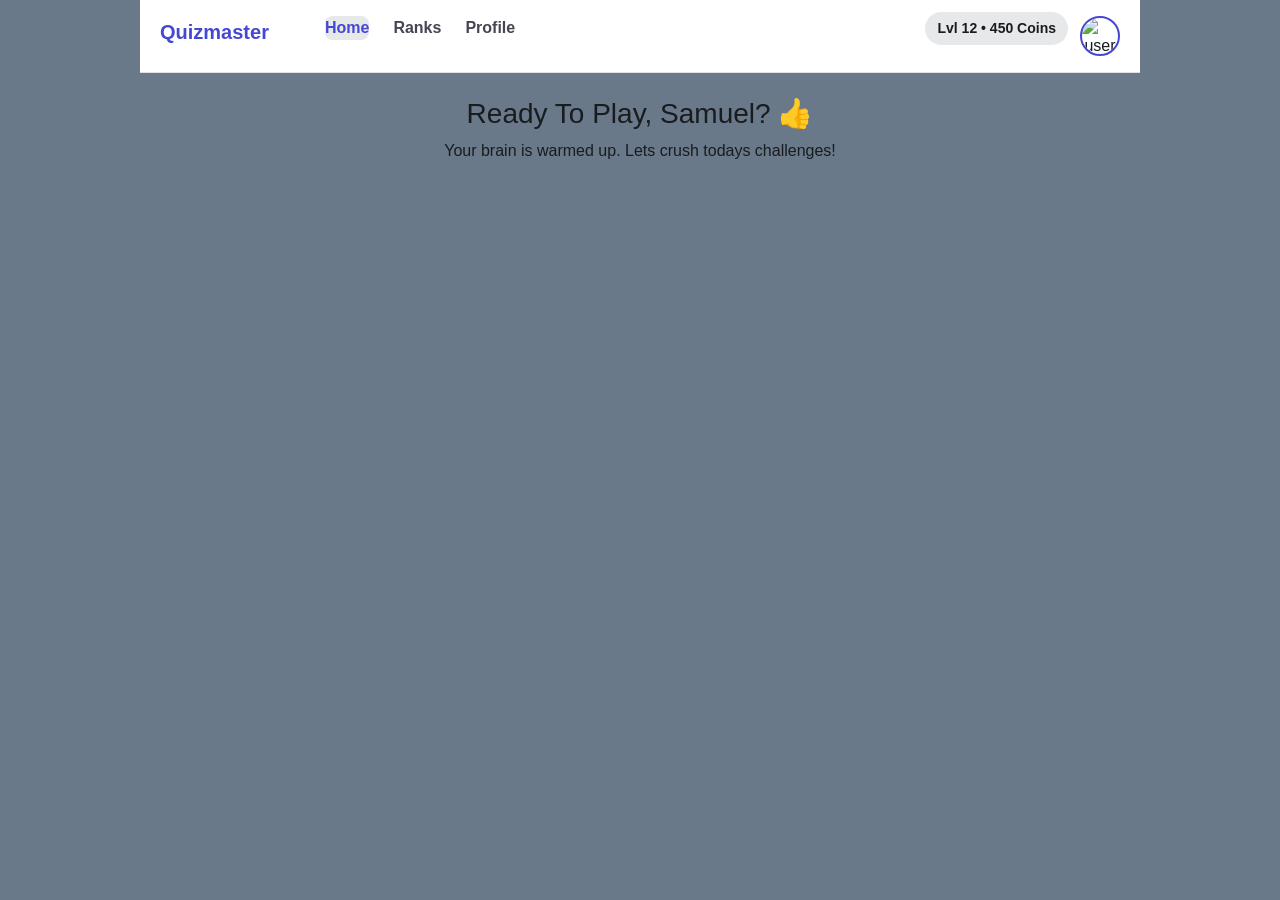
==== home (1).html @ 1aa048b0 "Add files via upload" ====
<!doctype html>
<html lang="en">
  <head>
    <meta charset="UTF-8" />
    <meta name="viewport" content="width=device-width, initial-scale=1.0" />
    <a><link href="https://cdn.jsdelivr.net/npm/bootstrap@5.3.8/dist/css/bootstrap.min.css" rel="stylesheet"></a>
    <title>Document</title>

    <style>
        body{
            font-family: "Plus Jakarta Sans", sans-serif;
            background-color: #69798a;
            color:#191c1e;
            line-height: 1.5;
           text-align: center;

           
        }
         *{ 
          margin: 0;
          padding: 0;
          box-sizing: border-box;


               }
          header{
            background-color: #fff;
            display: flex;
            justify-content: space-between;
            border-bottom: solid 1px #e0e3e5;
            max-width: 1000px;
            margin:auto;
            padding: 10px 20px;
          }
     
     
      #left-nav{
        display: flex;
        align-items: center;
        gap: 12px;
        ul{
          display:flex;
          list-style: none;

      a{
        text-decoration: none;
        justify-content: center;
        color: #464554;
        font-weight: 600;
        margin: 6px 12px;
        border-radius: 8px;
        transition: all 0.3s ease;

      }
      a:hover{
        background-color: #e6e8ea;
        color: #4648d4;
      }
      a.active{
        background-color: #e6e8ea;
        color: #4648d4;

      }

      }
      #logo{
        font-weight: bold;
        font-size: 20px;
        color:#4648d4
      }
    }
   
      #right-nav{
        display: flex;
        align-items: center;
        gap: 12px;
        p{
          border-radius: 20px;
            padding: 6px 12px;
            background-color: #e6e8ea;
            font-weight: 600;
            font-size: 14px;
          }

      
      
        #avatar{
        width: 40px;
        height: 40px;
        border-radius: 50%;
        border: solid 2px #4648d4;
        object-fit: cover;
      }
      }
 
    </style>
  </head>
  <body>
    <header>
      <section id="left-nav">
<h2 id="logo">Quizmaster</h2>
   <nav id="nav">
      <ul>
        <a class="active"> <li>Home</li></a>
        <a href="#"> <li>Ranks</li></a>
        <a href="#"> <li>Profile</li></a>
        
      </ul>
    </nav>
      </section>
  <section id="right-nav">
  <p> Lvl 12 • 450 Coins</p>
  <img id="avatar" src="https://i.pravatar.cc/100?img=12" alt="user image">
  </section>
 
</header>
    <section id="hero"class="text-center p-4">
    <h3 class="">Ready To Play, Samuel? 👍</h3>
    <p>Your brain is warmed up. Lets crush todays challenges!</p>
    <img style="border-radius: 5px;" width="100%" src="xbox controller.jpg" alt="">

    </section>

    <!-- <section id="hero"></section>
    <section id="about"></section>
    <section id="contact"></section> -->
  </body>
</html>
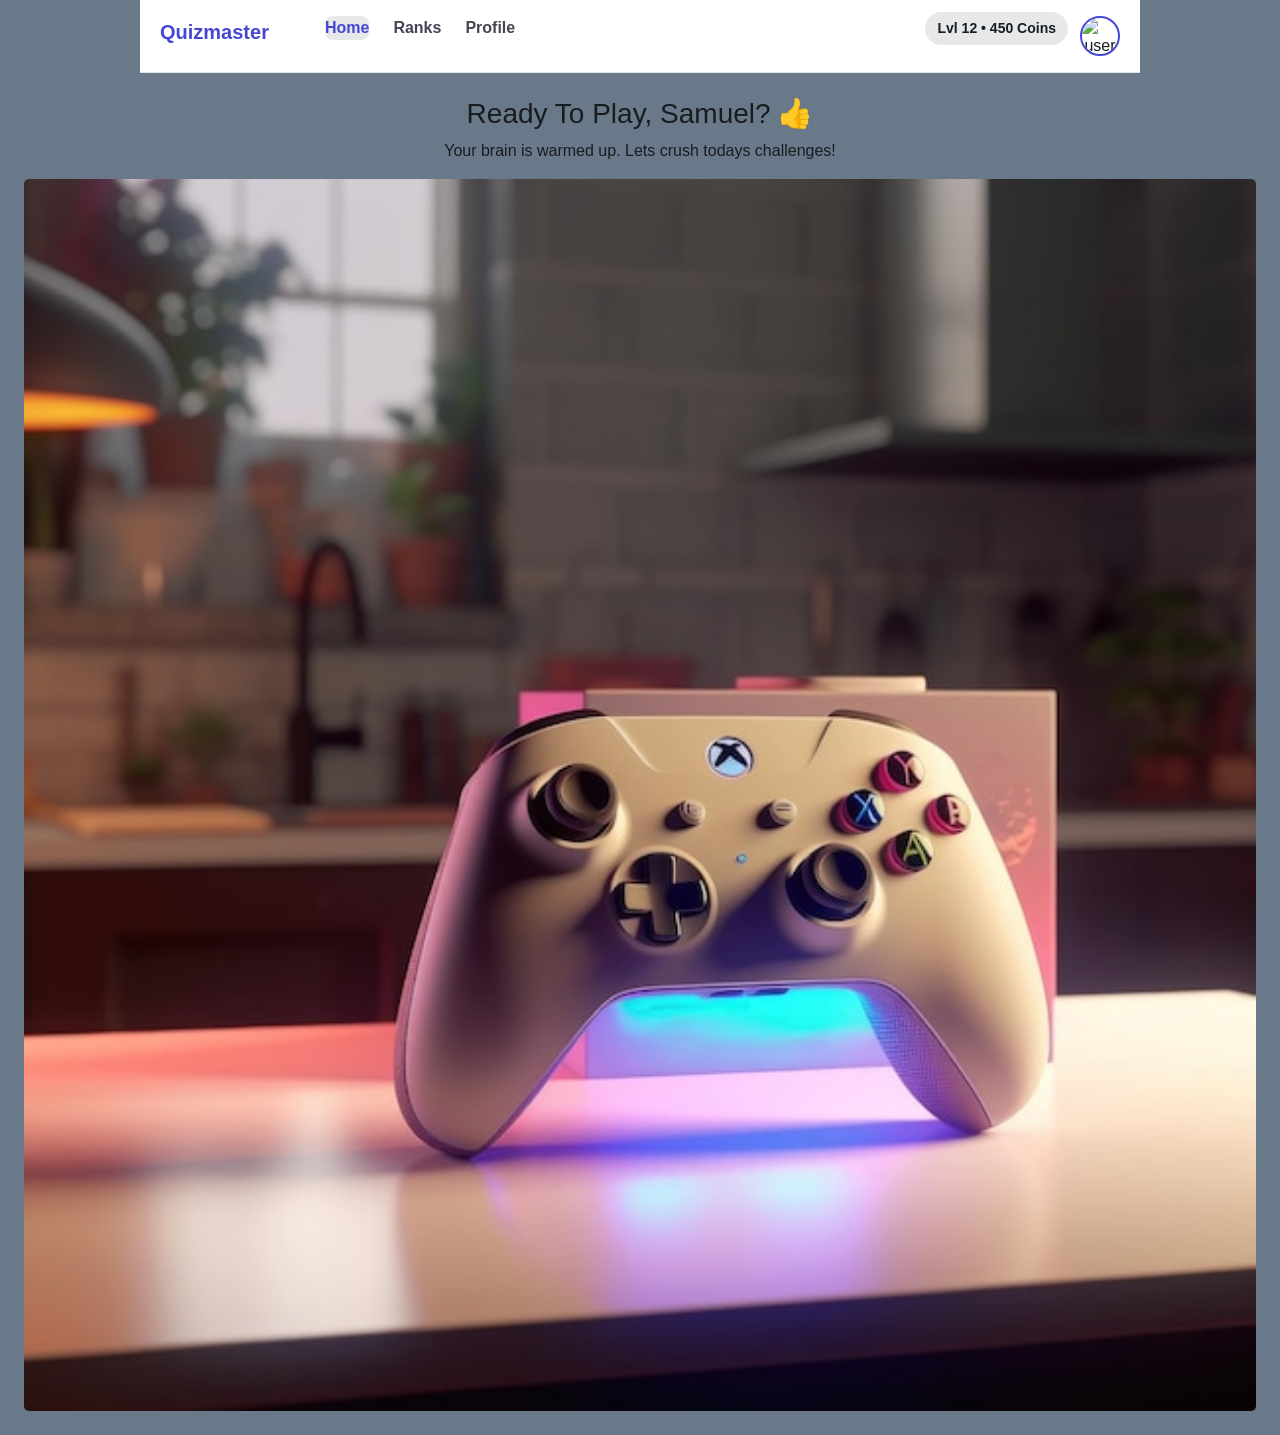
==== commit 0ba1bec1: "Update image source for hero section" ====
--- a/home (1).html
+++ b/home (1).html
@@ -117,7 +117,7 @@
     <section id="hero"class="text-center p-4">
     <h3 class="">Ready To Play, Samuel? 👍</h3>
     <p>Your brain is warmed up. Lets crush todays challenges!</p>
-    <img style="border-radius: 5px;" width="100%" src="xbox controller.jpg" alt="">
+    <img style="border-radius: 5px;" width="100%" src="xbox-controller-.jpg" alt="">
 
     </section>
 
@@ -125,4 +125,4 @@
     <section id="about"></section>
     <section id="contact"></section> -->
   </body>
-</html>+</html>
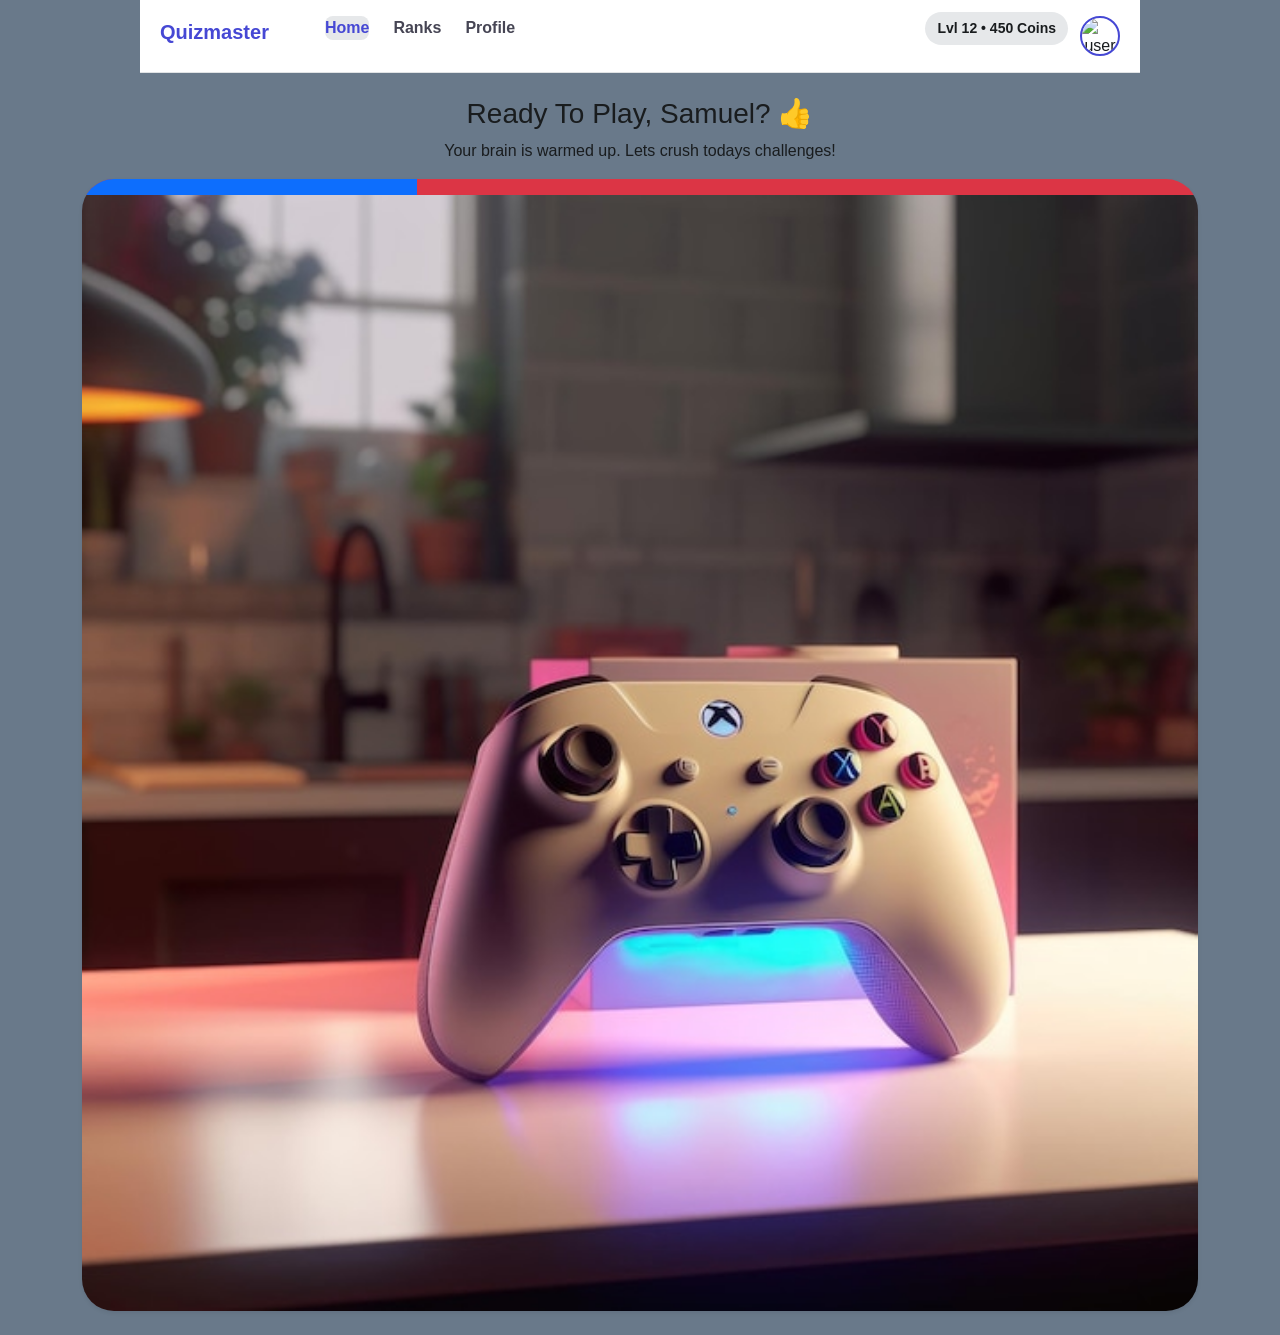
==== commit 4ffb41ee: "Change title and enhance hero section design Updated the title and modified the hero section layout." ====
--- a/home (1).html
+++ b/home (1).html
@@ -4,7 +4,9 @@
     <meta charset="UTF-8" />
     <meta name="viewport" content="width=device-width, initial-scale=1.0" />
     <a><link href="https://cdn.jsdelivr.net/npm/bootstrap@5.3.8/dist/css/bootstrap.min.css" rel="stylesheet"></a>
-    <title>Document</title>
+    <title>Project</title>
+    <link href="https://cdn.jsdelivr.net/npm/bootstrap@5.3.8/dist/css/bootstrap.min.css" rel="stylesheet">
+
 
     <style>
         body{
@@ -31,6 +33,10 @@
             max-width: 1000px;
             margin:auto;
             padding: 10px 20px;
+            position:sticky;
+            top: 0;
+            z-index: 1000;
+
           }
      
      
@@ -38,6 +44,7 @@
         display: flex;
         align-items: center;
         gap: 12px;
+    
         ul{
           display:flex;
           list-style: none;
@@ -114,11 +121,18 @@
   </section>
  
 </header>
-    <section id="hero"class="text-center p-4">
+    <section class="container py-4">
     <h3 class="">Ready To Play, Samuel? 👍</h3>
     <p>Your brain is warmed up. Lets crush todays challenges!</p>
-    <img style="border-radius: 5px;" width="100%" src="xbox-controller-.jpg" alt="">
 
+    <div class="shadow-sm rounded-5 overflow-hidden">
+      <div class="progress rounded-0 bg-danger">
+<div class="progress-bar bg-primary " style="width: 30%;" ></div> 
+      </div>
+    <div>
+          <img style="border-radius: 5px;" width="100%" src="xbox-controller-.jpg" class="img-fluid"alt="">
+       
+          <section class="position-absolute"></section>
     </section>
 
     <!-- <section id="hero"></section>
